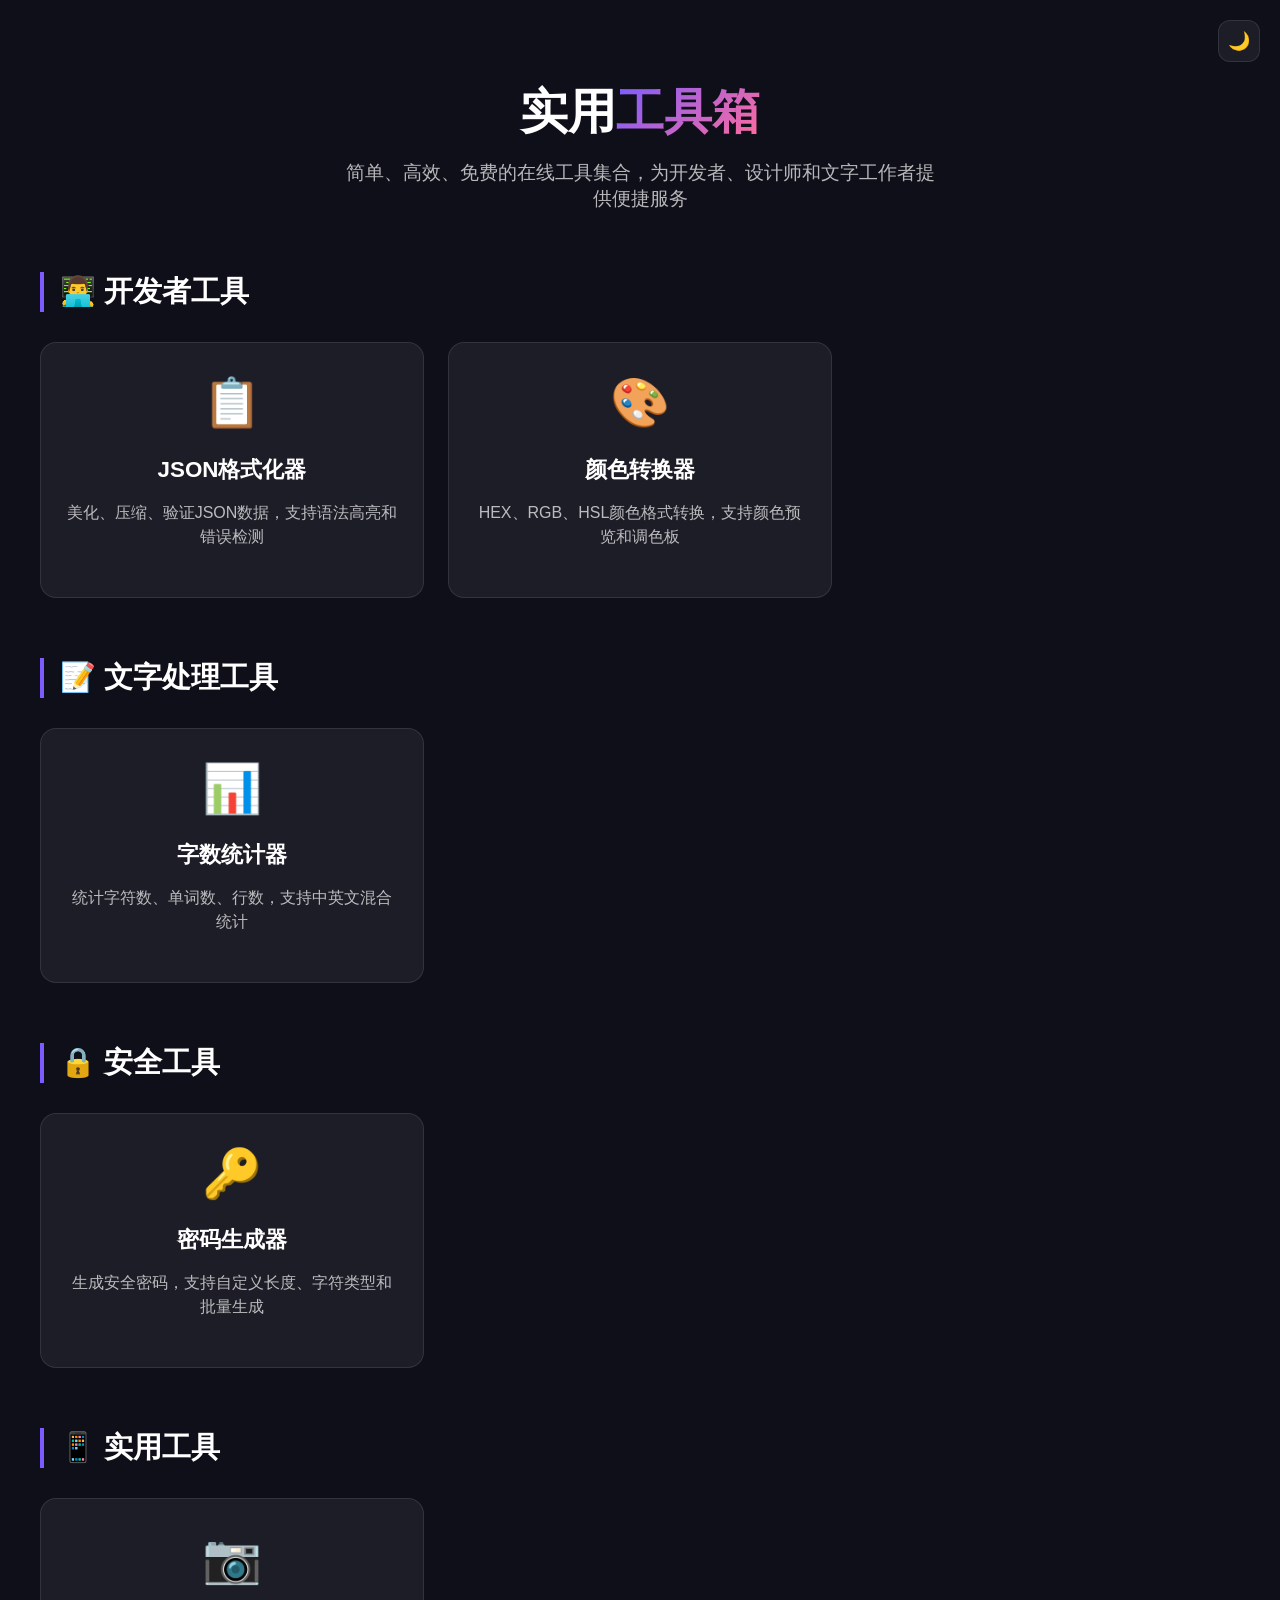
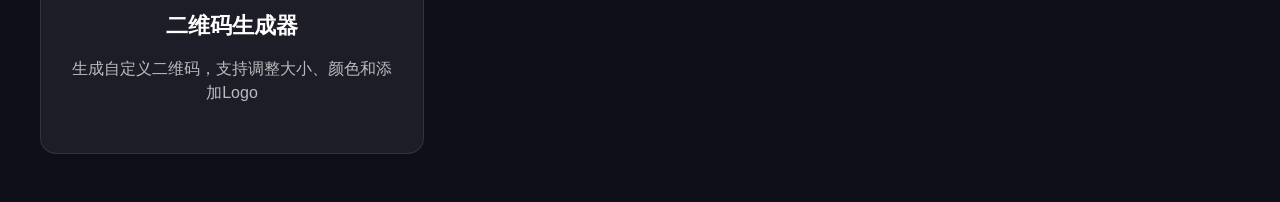
==== index.html @ f8dd2824 "Add files via upload" ====
<!-- index.html - 工具网站主页 -->
<!DOCTYPE html>
<html lang="zh-CN">
<head>
    <meta charset="UTF-8">
    <meta name="viewport" content="width=device-width, initial-scale=1.0">
    <title>实用工具箱</title>
    <link rel="stylesheet" href="css/base.css">
    <style>
        body {
            font-family: -apple-system, BlinkMacSystemFont, "Segoe UI", Roboto, "PingFang SC", "Microsoft YaHei", sans-serif;
            min-height: 100vh;
            background: var(--bg-primary);
            padding: 40px 20px;
            transition: background 0.3s;
        }
        
        .container {
            max-width: 1200px;
            margin: 0 auto;
        }
        
        .header {
            text-align: center;
            margin-bottom: 60px;
        }
        
        .header h1 {
            font-size: 3rem;
            font-weight: 700;
            color: var(--text-primary);
            margin-bottom: 16px;
        }
        
        .header h1 span {
            background: linear-gradient(135deg, #7c5cff, #ff6b9d);
            -webkit-background-clip: text;
            -webkit-text-fill-color: transparent;
        }
        
        .header p {
            font-size: 1.2rem;
            color: var(--text-secondary);
            max-width: 600px;
            margin: 0 auto;
        }
        
        .tools-grid {
            display: grid;
            grid-template-columns: repeat(auto-fill, minmax(300px, 1fr));
            gap: 24px;
        }
        
        .tool-card {
            text-align: center;
            padding: 32px 24px;
            cursor: pointer;
            text-decoration: none;
            color: inherit;
            display: block;
        }
        
        .tool-icon {
            font-size: 3rem;
            margin-bottom: 20px;
            display: block;
        }
        
        .tool-title {
            font-size: 1.4rem;
            font-weight: 600;
            color: var(--text-primary);
            margin-bottom: 12px;
        }
        
        .tool-description {
            font-size: 1rem;
            color: var(--text-secondary);
            line-height: 1.5;
        }
        
        .category-title {
            font-size: 1.8rem;
            font-weight: 600;
            color: var(--text-primary);
            margin: 60px 0 30px;
            padding-left: 16px;
            border-left: 4px solid var(--accent);
        }
        
        .theme-toggle {
            position: fixed;
            top: 20px;
            right: 20px;
            z-index: 100;
        }
    </style>
</head>
<body>
    <div class="theme-toggle">
        <button class="tool-btn" onclick="toggleTheme()">🌙</button>
    </div>
    
    <div class="container">
        <header class="header">
            <h1>实用<span>工具箱</span></h1>
            <p>简单、高效、免费的在线工具集合，为开发者、设计师和文字工作者提供便捷服务</p>
        </header>
        
        <h2 class="category-title">👨‍💻 开发者工具</h2>
        <div class="tools-grid">
            <a href="tools/json-formatter.html" class="tool-card">
                <span class="tool-icon">📋</span>
                <h3 class="tool-title">JSON格式化器</h3>
                <p class="tool-description">美化、压缩、验证JSON数据，支持语法高亮和错误检测</p>
            </a>
            
            <a href="tools/color-converter.html" class="tool-card">
                <span class="tool-icon">🎨</span>
                <h3 class="tool-title">颜色转换器</h3>
                <p class="tool-description">HEX、RGB、HSL颜色格式转换，支持颜色预览和调色板</p>
            </a>
        </div>
        
        <h2 class="category-title">📝 文字处理工具</h2>
        <div class="tools-grid">
            <a href="tools/word-counter.html" class="tool-card">
                <span class="tool-icon">📊</span>
                <h3 class="tool-title">字数统计器</h3>
                <p class="tool-description">统计字符数、单词数、行数，支持中英文混合统计</p>
            </a>
        </div>
        
        <h2 class="category-title">🔒 安全工具</h2>
        <div class="tools-grid">
            <a href="tools/password-generator.html" class="tool-card">
                <span class="tool-icon">🔑</span>
                <h3 class="tool-title">密码生成器</h3>
                <p class="tool-description">生成安全密码，支持自定义长度、字符类型和批量生成</p>
            </a>
        </div>
        
        <h2 class="category-title">📱 实用工具</h2>
        <div class="tools-grid">
            <a href="tools/qr-code-generator.html" class="tool-card">
                <span class="tool-icon">📷</span>
                <h3 class="tool-title">二维码生成器</h3>
                <p class="tool-description">生成自定义二维码，支持调整大小、颜色和添加Logo</p>
            </a>
        </div>
    </div>
    
    <script>
        let isDark = true;
        
        function setTheme(light) {
            isDark = !light;
            document.documentElement.classList.toggle('light', light);
            document.querySelector('.theme-toggle button').textContent = light ? '☀️' : '🌙';
            localStorage.setItem('theme', light ? 'light' : 'dark');
        }
        
        function toggleTheme() {
            setTheme(isDark);
        }
        
        // 初始化主题
        const savedTheme = localStorage.getItem('theme');
        if (savedTheme === 'light') setTheme(true);
    </script>
</body>
</html>
---- css/base.css ----
/* css/base.css - 所有工具共享的基础样式 */
:root {
    --bg-primary: #0f0f1a;
    --bg-secondary: rgba(255,255,255,0.05);
    --bg-card: rgba(255,255,255,0.06);
    --border: rgba(255,255,255,0.1);
    --text-primary: #fff;
    --text-secondary: rgba(255,255,255,0.7);
    --text-muted: rgba(255,255,255,0.4);
    --accent: #7c5cff;
    --accent-light: rgba(124, 92, 255, 0.2);
    --danger: #ff6b6b;
    --warning: #ffa726;
    --success: #66bb6a;
    --info: #42a5f5;
}

:root.light {
    --bg-primary: #f0f2f5;
    --bg-secondary: rgba(0,0,0,0.04);
    --bg-card: rgba(255,255,255,0.95);
    --border: rgba(0,0,0,0.08);
    --text-primary: #1a1a2e;
    --text-secondary: rgba(0,0,0,0.65);
    --text-muted: rgba(0,0,0,0.35);
    --accent: #6c4cff;
    --accent-light: rgba(108, 76, 255, 0.1);
}

/* 通用组件样式 */
.tool-card {
    background: var(--bg-card);
    border: 1px solid var(--border);
    border-radius: 16px;
    padding: 24px;
    transition: border-color 0.2s, transform 0.2s;
}

.tool-card:hover {
    border-color: rgba(124, 92, 255, 0.3);
    transform: translateY(-2px);
}

.tool-btn {
    width: 42px;
    height: 42px;
    border-radius: 12px;
    border: 1px solid var(--border);
    background: var(--bg-card);
    font-size: 18px;
    cursor: pointer;
    display: flex;
    align-items: center;
    justify-content: center;
    transition: transform 0.2s;
}

.tool-btn:hover { transform: scale(1.05); }

.input-field {
    width: 100%;
    padding: 14px 18px;
    background: var(--bg-secondary);
    border: 1px solid var(--border);
    border-radius: 12px;
    color: var(--text-primary);
    font-size: 15px;
    font-family: inherit;
    outline: none;
    transition: border-color 0.2s;
}

.input-field::placeholder { color: var(--text-muted); }
.input-field:focus { border-color: var(--accent); }

.primary-btn {
    padding: 12px 32px;
    border: none;
    border-radius: 12px;
    background: linear-gradient(135deg, #7c5cff, #6c4cff);
    color: white;
    font-size: 15px;
    font-family: inherit;
    font-weight: 500;
    cursor: pointer;
    transition: transform 0.2s, box-shadow 0.2s;
}

.primary-btn:hover {
    transform: translateY(-2px);
    box-shadow: 0 8px 25px rgba(124, 92, 255, 0.4);
}

.secondary-btn {
    padding: 12px 24px;
    border: 1px solid var(--border);
    border-radius: 10px;
    background: var(--bg-secondary);
    color: var(--text-primary);
    font-size: 14px;
    font-family: inherit;
    cursor: pointer;
}
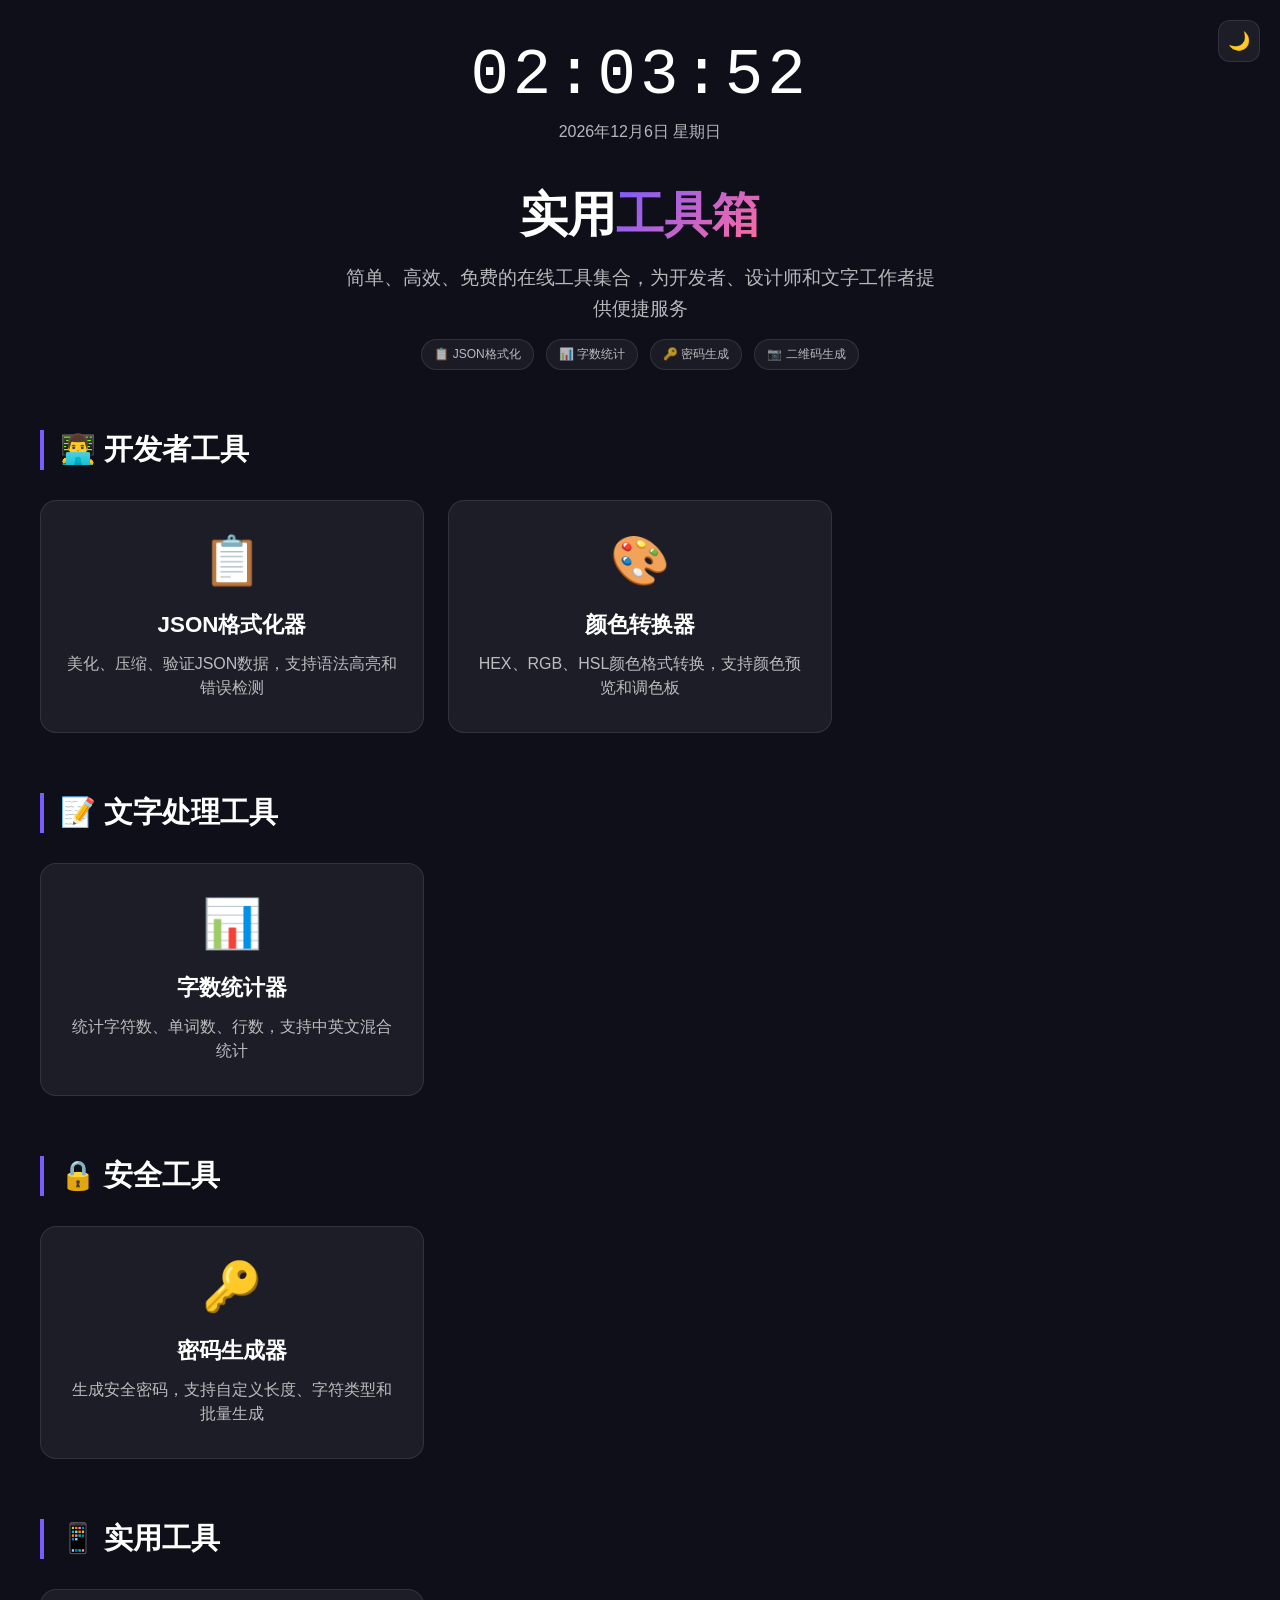
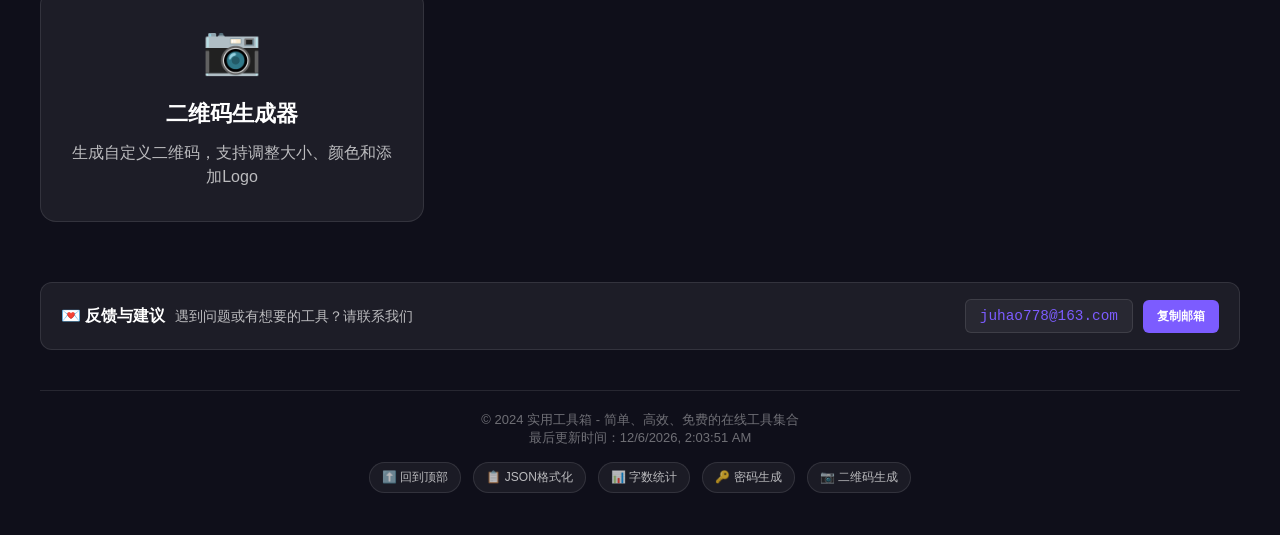
==== commit abdb2b79: "Update index.html" ====
--- a/index.html
+++ b/index.html
@@ -7,6 +7,39 @@
     <title>实用工具箱</title>
     <link rel="stylesheet" href="css/base.css">
     <style>
+        * {
+            margin: 0;
+            padding: 0;
+            box-sizing: border-box;
+        }
+
+        :root {
+            --bg-primary: #0f0f1a;
+            --bg-secondary: rgba(255,255,255,0.05);
+            --bg-card: rgba(255,255,255,0.06);
+            --border: rgba(255,255,255,0.1);
+            --text-primary: #fff;
+            --text-secondary: rgba(255,255,255,0.7);
+            --text-muted: rgba(255,255,255,0.4);
+            --accent: #7c5cff;
+            --accent-light: rgba(124, 92, 255, 0.2);
+            --success: #66bb6a;
+            --warning: #ffa726;
+            --danger: #ff6b6b;
+        }
+
+        :root.light {
+            --bg-primary: #f0f2f5;
+            --bg-secondary: rgba(0,0,0,0.04);
+            --bg-card: rgba(255,255,255,0.95);
+            --border: rgba(0,0,0,0.08);
+            --text-primary: #1a1a2e;
+            --text-secondary: rgba(0,0,0,0.65);
+            --text-muted: rgba(0,0,0,0.35);
+            --accent: #6c4cff;
+            --accent-light: rgba(108, 76, 255, 0.1);
+        }
+
         body {
             font-family: -apple-system, BlinkMacSystemFont, "Segoe UI", Roboto, "PingFang SC", "Microsoft YaHei", sans-serif;
             min-height: 100vh;
@@ -20,6 +53,27 @@
             margin: 0 auto;
         }
         
+        /* 时钟样式 */
+        .clock-section {
+            text-align: center;
+            margin-bottom: 40px;
+        }
+        
+        .clock-time {
+            font-family: "SF Mono", "JetBrains Mono", Consolas, monospace;
+            font-size: 4rem;
+            font-weight: 300;
+            color: var(--text-primary);
+            letter-spacing: 4px;
+        }
+        
+        .clock-date {
+            font-size: 16px;
+            color: var(--text-secondary);
+            margin-top: 10px;
+        }
+        
+        /* 头部样式 */
         .header {
             text-align: center;
             margin-bottom: 60px;
@@ -43,8 +97,10 @@
             color: var(--text-secondary);
             max-width: 600px;
             margin: 0 auto;
-        }
-        
+            line-height: 1.6;
+        }
+        
+        /* 工具网格 */
         .tools-grid {
             display: grid;
             grid-template-columns: repeat(auto-fill, minmax(300px, 1fr));
@@ -58,6 +114,16 @@
             text-decoration: none;
             color: inherit;
             display: block;
+            background: var(--bg-card);
+            border: 1px solid var(--border);
+            border-radius: 16px;
+            transition: all 0.3s ease;
+        }
+        
+        .tool-card:hover {
+            transform: translateY(-5px);
+            border-color: var(--accent);
+            box-shadow: 0 10px 30px rgba(124, 92, 255, 0.2);
         }
         
         .tool-icon {
@@ -88,23 +154,213 @@
             border-left: 4px solid var(--accent);
         }
         
+        /* 主题切换按钮 */
         .theme-toggle {
             position: fixed;
             top: 20px;
             right: 20px;
             z-index: 100;
         }
+        
+        .tool-btn {
+            width: 42px;
+            height: 42px;
+            border-radius: 12px;
+            border: 1px solid var(--border);
+            background: var(--bg-card);
+            font-size: 18px;
+            cursor: pointer;
+            display: flex;
+            align-items: center;
+            justify-content: center;
+            transition: transform 0.2s;
+            color: var(--text-primary);
+        }
+        
+        .tool-btn:hover {
+            transform: scale(1.05);
+        }
+        
+        /* 反馈部分 - 简洁设计 */
+        .feedback-section {
+            background: var(--bg-card);
+            border: 1px solid var(--border);
+            border-radius: 12px;
+            padding: 16px 20px;
+            margin-top: 60px;
+            display: flex;
+            justify-content: space-between;
+            align-items: center;
+            flex-wrap: wrap;
+            gap: 15px;
+        }
+        
+        .feedback-left {
+            display: flex;
+            align-items: center;
+            gap: 10px;
+        }
+        
+        .feedback-title {
+            font-size: 1rem;
+            font-weight: 600;
+            color: var(--text-primary);
+            display: flex;
+            align-items: center;
+            gap: 8px;
+        }
+        
+        .feedback-description {
+            font-size: 0.9rem;
+            color: var(--text-secondary);
+        }
+        
+        .feedback-right {
+            display: flex;
+            align-items: center;
+            gap: 10px;
+        }
+        
+        .email-address {
+            font-family: "SF Mono", "JetBrains Mono", Consolas, monospace;
+            font-size: 0.9rem;
+            color: var(--accent);
+            background: var(--bg-secondary);
+            padding: 8px 14px;
+            border-radius: 6px;
+            border: 1px solid var(--border);
+        }
+        
+        .copy-btn {
+            padding: 8px 14px;
+            background: var(--accent);
+            border: none;
+            border-radius: 6px;
+            color: white;
+            font-size: 12px;
+            font-weight: 600;
+            cursor: pointer;
+            transition: all 0.2s;
+        }
+        
+        .copy-btn:hover {
+            background: #6c4cff;
+            transform: translateY(-1px);
+        }
+        
+        /* 页脚 */
+        .footer {
+            text-align: center;
+            margin-top: 40px;
+            padding-top: 20px;
+            border-top: 1px solid var(--border);
+            color: var(--text-muted);
+            font-size: 13px;
+        }
+        
+        /* 快速链接 */
+        .quick-links {
+            display: flex;
+            justify-content: center;
+            gap: 12px;
+            margin-top: 15px;
+            flex-wrap: wrap;
+        }
+        
+        .quick-link {
+            padding: 6px 12px;
+            background: var(--bg-secondary);
+            border: 1px solid var(--border);
+            border-radius: 16px;
+            color: var(--text-secondary);
+            text-decoration: none;
+            font-size: 12px;
+            transition: all 0.2s;
+        }
+        
+        .quick-link:hover {
+            background: var(--accent-light);
+            border-color: var(--accent);
+            color: var(--accent);
+        }
+        
+        /* 响应式设计 */
+        @media (max-width: 768px) {
+            body {
+                padding: 20px 15px;
+            }
+            
+            .clock-time {
+                font-size: 2.5rem;
+            }
+            
+            .header h1 {
+                font-size: 2.2rem;
+            }
+            
+            .header p {
+                font-size: 1rem;
+            }
+            
+            .tools-grid {
+                grid-template-columns: 1fr;
+            }
+            
+            .feedback-section {
+                flex-direction: column;
+                align-items: flex-start;
+            }
+            
+            .feedback-left {
+                flex-direction: column;
+                align-items: flex-start;
+                gap: 5px;
+            }
+            
+            .feedback-right {
+                width: 100%;
+                justify-content: space-between;
+            }
+        }
+        
+        @media (max-width: 480px) {
+            .clock-time {
+                font-size: 2rem;
+            }
+            
+            .header h1 {
+                font-size: 1.8rem;
+            }
+            
+            .category-title {
+                font-size: 1.5rem;
+            }
+        }
     </style>
 </head>
 <body>
     <div class="theme-toggle">
-        <button class="tool-btn" onclick="toggleTheme()">🌙</button>
+        <button class="tool-btn" onclick="toggleTheme()" id="themeBtn" title="切换主题">🌙</button>
     </div>
     
     <div class="container">
+        <!-- 时钟区域 -->
+        <div class="clock-section">
+            <div class="clock-time" id="clock">00:00:00</div>
+            <div class="clock-date" id="clockDate"></div>
+        </div>
+        
         <header class="header">
             <h1>实用<span>工具箱</span></h1>
             <p>简单、高效、免费的在线工具集合，为开发者、设计师和文字工作者提供便捷服务</p>
+            
+            <!-- 快速链接 -->
+            <div class="quick-links">
+                <a href="tools/json-formatter.html" class="quick-link">📋 JSON格式化</a>
+                <a href="tools/word-counter.html" class="quick-link">📊 字数统计</a>
+                <a href="tools/password-generator.html" class="quick-link">🔑 密码生成</a>
+                <a href="tools/qr-code-generator.html" class="quick-link">📷 二维码生成</a>
+            </div>
         </header>
         
         <h2 class="category-title">👨‍💻 开发者工具</h2>
@@ -148,15 +404,60 @@
                 <p class="tool-description">生成自定义二维码，支持调整大小、颜色和添加Logo</p>
             </a>
         </div>
+        
+        <!-- 反馈部分 - 简洁设计 -->
+        <div class="feedback-section">
+            <div class="feedback-left">
+                <div class="feedback-title">💌 反馈与建议</div>
+                <div class="feedback-description">遇到问题或有想要的工具？请联系我们</div>
+            </div>
+            <div class="feedback-right">
+                <div class="email-address">juhao778@163.com</div>
+                <button class="copy-btn" onclick="copyEmail()">复制邮箱</button>
+            </div>
+        </div>
+        
+        <!-- 页脚 -->
+        <div class="footer">
+            <p>© 2024 实用工具箱 - 简单、高效、免费的在线工具集合</p>
+            <p>最后更新时间：<span id="lastUpdate"></span></p>
+            <div class="quick-links" style="margin-top: 15px;">
+                <a href="#" class="quick-link" onclick="scrollToTop()">⬆️ 回到顶部</a>
+                <a href="tools/json-formatter.html" class="quick-link">📋 JSON格式化</a>
+                <a href="tools/word-counter.html" class="quick-link">📊 字数统计</a>
+                <a href="tools/password-generator.html" class="quick-link">🔑 密码生成</a>
+                <a href="tools/qr-code-generator.html" class="quick-link">📷 二维码生成</a>
+            </div>
+        </div>
     </div>
     
     <script>
+        // 时钟功能
+        function updateClock() {
+            const now = new Date();
+            const h = String(now.getHours()).padStart(2, '0');
+            const m = String(now.getMinutes()).padStart(2, '0');
+            const s = String(now.getSeconds()).padStart(2, '0');
+            document.getElementById('clock').textContent = `${h}:${m}:${s}`;
+            
+            const weekDays = ['星期日', '星期一', '星期二', '星期三', '星期四', '星期五', '星期六'];
+            const y = now.getFullYear();
+            const mo = now.getMonth() + 1;
+            const d = now.getDate();
+            document.getElementById('clockDate').textContent = `${y}年${mo}月${d}日 ${weekDays[now.getDay()]}`;
+        }
+        
+        // 主题切换功能
         let isDark = true;
         
         function setTheme(light) {
             isDark = !light;
             document.documentElement.classList.toggle('light', light);
-            document.querySelector('.theme-toggle button').textContent = light ? '☀️' : '🌙';
+            const themeBtn = document.getElementById('themeBtn');
+            if (themeBtn) {
+                themeBtn.textContent = light ? '☀️' : '🌙';
+                themeBtn.title = light ? '切换到深色模式' : '切换到浅色模式';
+            }
             localStorage.setItem('theme', light ? 'light' : 'dark');
         }
         
@@ -167,6 +468,62 @@
         // 初始化主题
         const savedTheme = localStorage.getItem('theme');
         if (savedTheme === 'light') setTheme(true);
+        
+        // 复制邮箱地址
+        function copyEmail() {
+            const email = 'juhao778@163.com';
+            navigator.clipboard.writeText(email).then(() => {
+                const btn = document.querySelector('.copy-btn');
+                const originalText = btn.textContent;
+                btn.textContent = '✅ 已复制';
+                setTimeout(() => {
+                    btn.textContent = originalText;
+                }, 2000);
+            }).catch(err => {
+                // 备用方案：使用传统方法
+                const textArea = document.createElement('textarea');
+                textArea.value = email;
+                document.body.appendChild(textArea);
+                textArea.select();
+                document.execCommand('copy');
+                document.body.removeChild(textArea);
+                
+                const btn = document.querySelector('.copy-btn');
+                const originalText = btn.textContent;
+                btn.textContent = '✅ 已复制';
+                setTimeout(() => {
+                    btn.textContent = originalText;
+                }, 2000);
+            });
+        }
+        
+        // 回到顶部
+        function scrollToTop() {
+            window.scrollTo({
+                top: 0,
+                behavior: 'smooth'
+            });
+        }
+        
+        // 页面加载完成后初始化
+        document.addEventListener('DOMContentLoaded', function() {
+            // 初始化时钟
+            updateClock();
+            setInterval(updateClock, 1000);
+            
+            // 设置最后更新时间
+            const lastUpdate = new Date().toLocaleString();
+            document.getElementById('lastUpdate').textContent = lastUpdate;
+            
+            // 绑定键盘快捷键
+            document.addEventListener('keydown', function(e) {
+                // Ctrl+Shift+T 切换主题
+                if ((e.ctrlKey || e.metaKey) && e.shiftKey && e.key === 'T') {
+                    e.preventDefault();
+                    toggleTheme();
+                }
+            });
+        });
     </script>
 </body>
 </html>
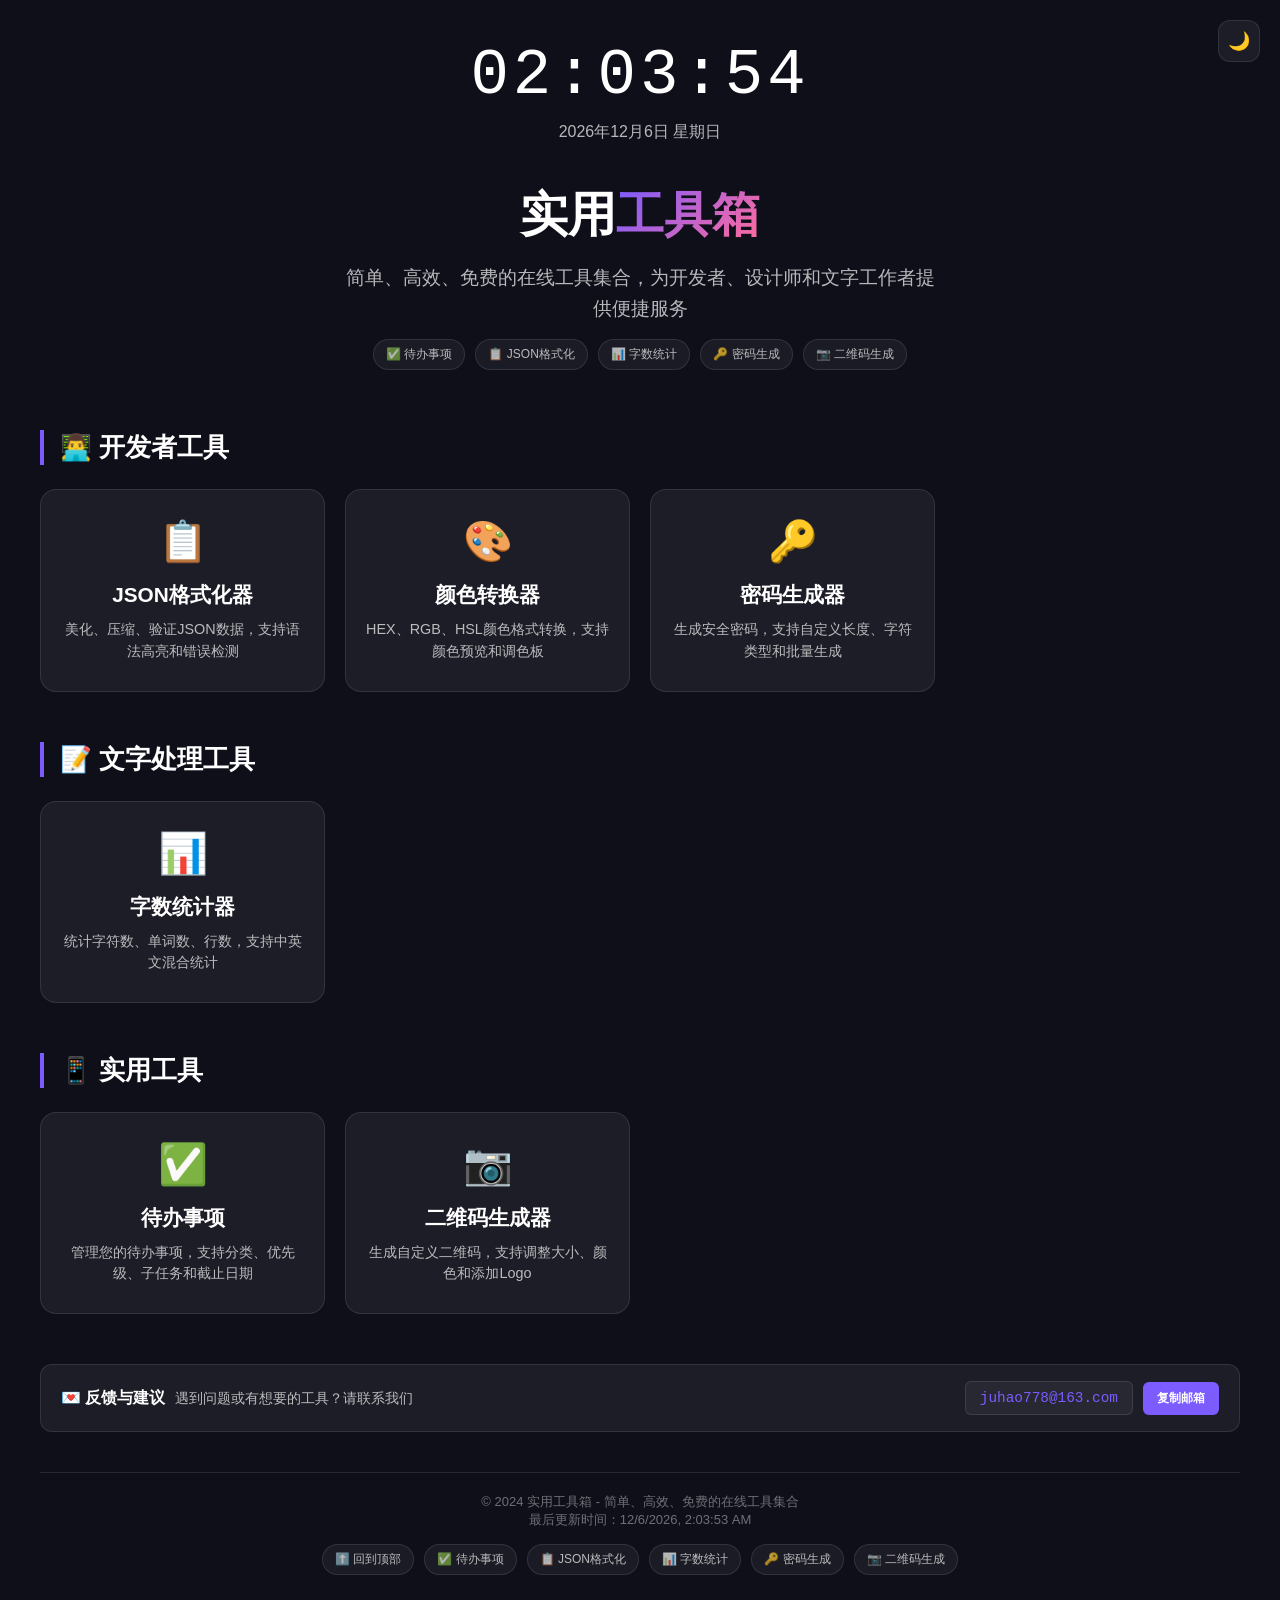
==== commit d835ae06: "Update index.html" ====
--- a/index.html
+++ b/index.html
@@ -103,13 +103,13 @@
         /* 工具网格 */
         .tools-grid {
             display: grid;
-            grid-template-columns: repeat(auto-fill, minmax(300px, 1fr));
-            gap: 24px;
+            grid-template-columns: repeat(auto-fill, minmax(280px, 1fr));
+            gap: 20px;
         }
         
         .tool-card {
             text-align: center;
-            padding: 32px 24px;
+            padding: 28px 20px;
             cursor: pointer;
             text-decoration: none;
             color: inherit;
@@ -127,29 +127,29 @@
         }
         
         .tool-icon {
-            font-size: 3rem;
-            margin-bottom: 20px;
+            font-size: 2.5rem;
+            margin-bottom: 16px;
             display: block;
         }
         
         .tool-title {
-            font-size: 1.4rem;
+            font-size: 1.3rem;
             font-weight: 600;
             color: var(--text-primary);
-            margin-bottom: 12px;
+            margin-bottom: 10px;
         }
         
         .tool-description {
-            font-size: 1rem;
+            font-size: 0.9rem;
             color: var(--text-secondary);
             line-height: 1.5;
         }
         
         .category-title {
-            font-size: 1.8rem;
+            font-size: 1.6rem;
             font-weight: 600;
             color: var(--text-primary);
-            margin: 60px 0 30px;
+            margin: 50px 0 24px;
             padding-left: 16px;
             border-left: 4px solid var(--accent);
         }
@@ -187,7 +187,7 @@
             border: 1px solid var(--border);
             border-radius: 12px;
             padding: 16px 20px;
-            margin-top: 60px;
+            margin-top: 50px;
             display: flex;
             justify-content: space-between;
             align-items: center;
@@ -262,7 +262,7 @@
         .quick-links {
             display: flex;
             justify-content: center;
-            gap: 12px;
+            gap: 10px;
             margin-top: 15px;
             flex-wrap: wrap;
         }
@@ -333,7 +333,7 @@
             }
             
             .category-title {
-                font-size: 1.5rem;
+                font-size: 1.4rem;
             }
         }
     </style>
@@ -356,6 +356,7 @@
             
             <!-- 快速链接 -->
             <div class="quick-links">
+                <a href="tools/todo-list.html" class="quick-link">✅ 待办事项</a>
                 <a href="tools/json-formatter.html" class="quick-link">📋 JSON格式化</a>
                 <a href="tools/word-counter.html" class="quick-link">📊 字数统计</a>
                 <a href="tools/password-generator.html" class="quick-link">🔑 密码生成</a>
@@ -375,6 +376,12 @@
                 <span class="tool-icon">🎨</span>
                 <h3 class="tool-title">颜色转换器</h3>
                 <p class="tool-description">HEX、RGB、HSL颜色格式转换，支持颜色预览和调色板</p>
+            </a>
+            
+            <a href="tools/password-generator.html" class="tool-card">
+                <span class="tool-icon">🔑</span>
+                <h3 class="tool-title">密码生成器</h3>
+                <p class="tool-description">生成安全密码，支持自定义长度、字符类型和批量生成</p>
             </a>
         </div>
         
@@ -387,17 +394,14 @@
             </a>
         </div>
         
-        <h2 class="category-title">🔒 安全工具</h2>
-        <div class="tools-grid">
-            <a href="tools/password-generator.html" class="tool-card">
-                <span class="tool-icon">🔑</span>
-                <h3 class="tool-title">密码生成器</h3>
-                <p class="tool-description">生成安全密码，支持自定义长度、字符类型和批量生成</p>
-            </a>
-        </div>
-        
         <h2 class="category-title">📱 实用工具</h2>
         <div class="tools-grid">
+            <a href="tools/todo-list.html" class="tool-card">
+                <span class="tool-icon">✅</span>
+                <h3 class="tool-title">待办事项</h3>
+                <p class="tool-description">管理您的待办事项，支持分类、优先级、子任务和截止日期</p>
+            </a>
+            
             <a href="tools/qr-code-generator.html" class="tool-card">
                 <span class="tool-icon">📷</span>
                 <h3 class="tool-title">二维码生成器</h3>
@@ -423,6 +427,7 @@
             <p>最后更新时间：<span id="lastUpdate"></span></p>
             <div class="quick-links" style="margin-top: 15px;">
                 <a href="#" class="quick-link" onclick="scrollToTop()">⬆️ 回到顶部</a>
+                <a href="tools/todo-list.html" class="quick-link">✅ 待办事项</a>
                 <a href="tools/json-formatter.html" class="quick-link">📋 JSON格式化</a>
                 <a href="tools/word-counter.html" class="quick-link">📊 字数统计</a>
                 <a href="tools/password-generator.html" class="quick-link">🔑 密码生成</a>
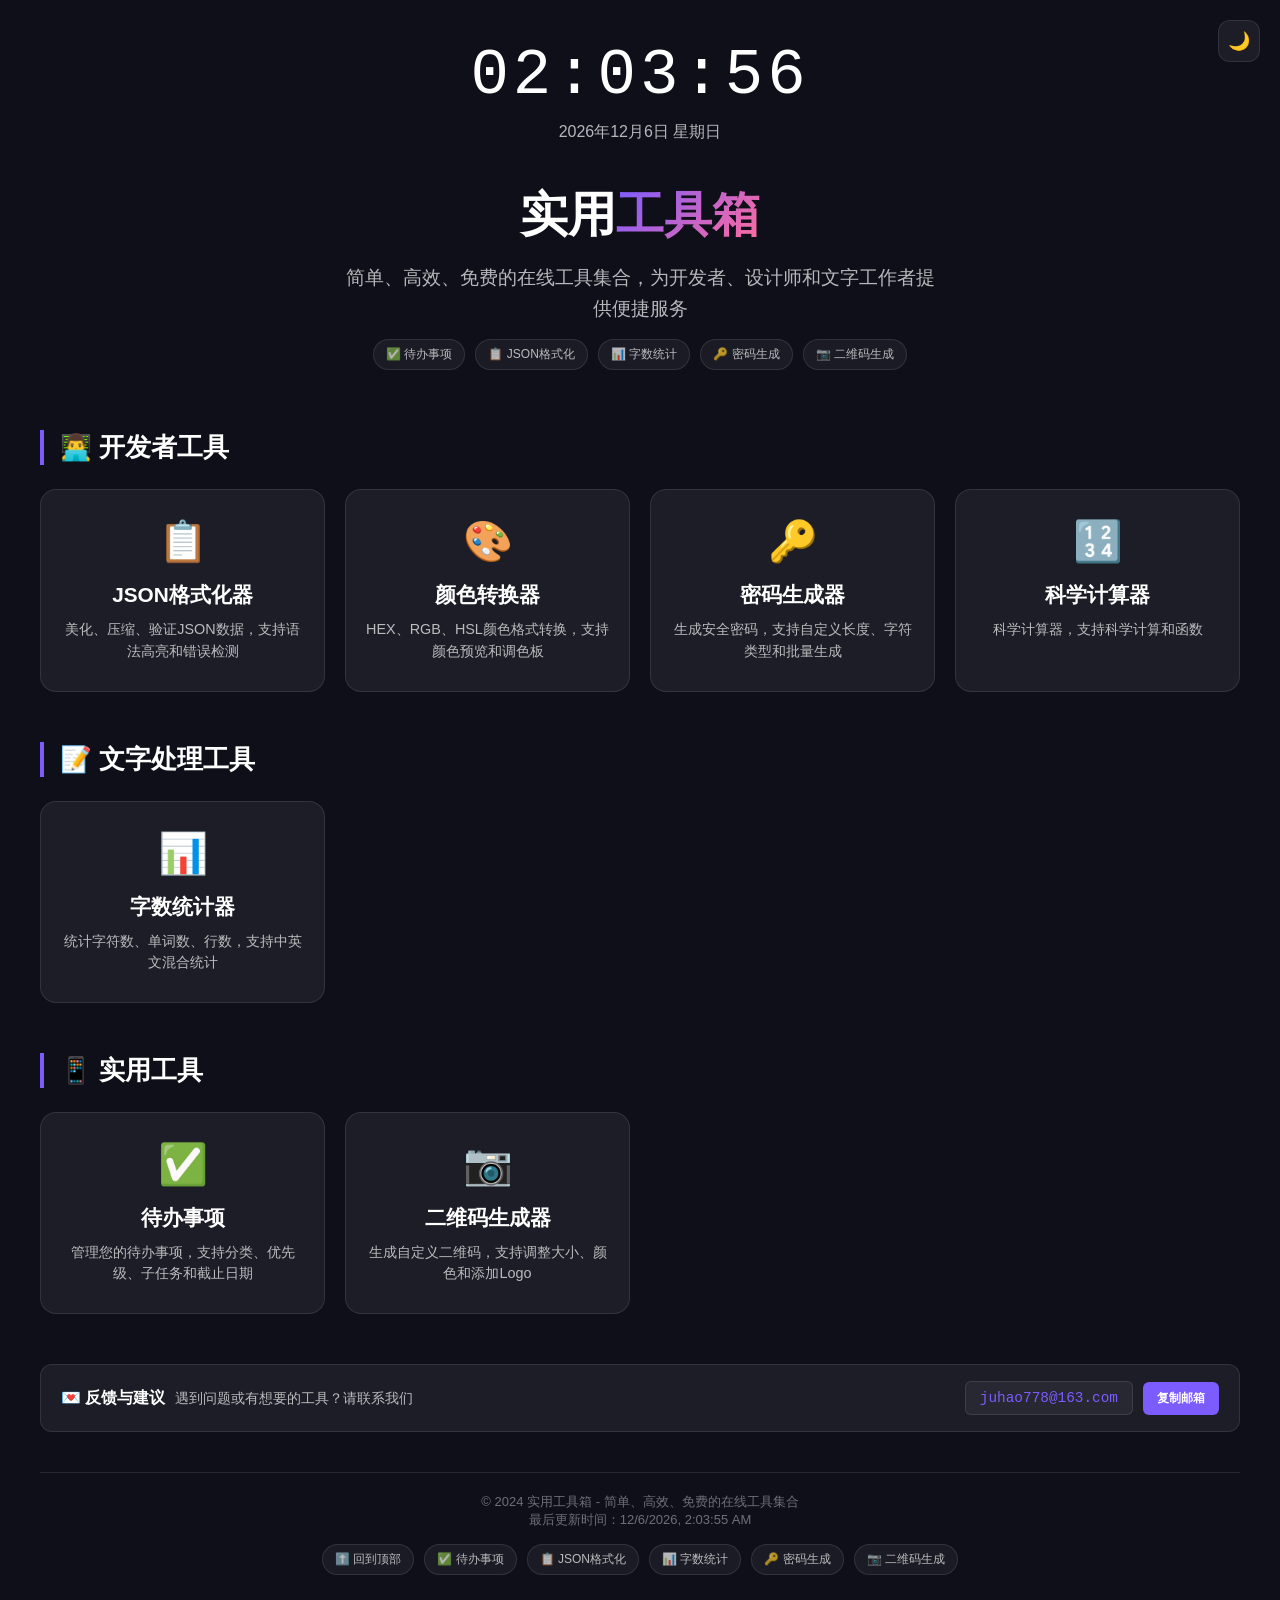
==== commit 46bb2973: "Update index.html" ====
--- a/index.html
+++ b/index.html
@@ -382,6 +382,12 @@
                 <span class="tool-icon">🔑</span>
                 <h3 class="tool-title">密码生成器</h3>
                 <p class="tool-description">生成安全密码，支持自定义长度、字符类型和批量生成</p>
+            </a>
+
+            <a href="tools/scientific-calculator.html" class="tool-card">
+                <span class="tool-icon">🔢</span>
+                <h3 class="tool-title">科学计算器</h3>
+                <p class="tool-description">科学计算器，支持科学计算和函数</p>
             </a>
         </div>
         
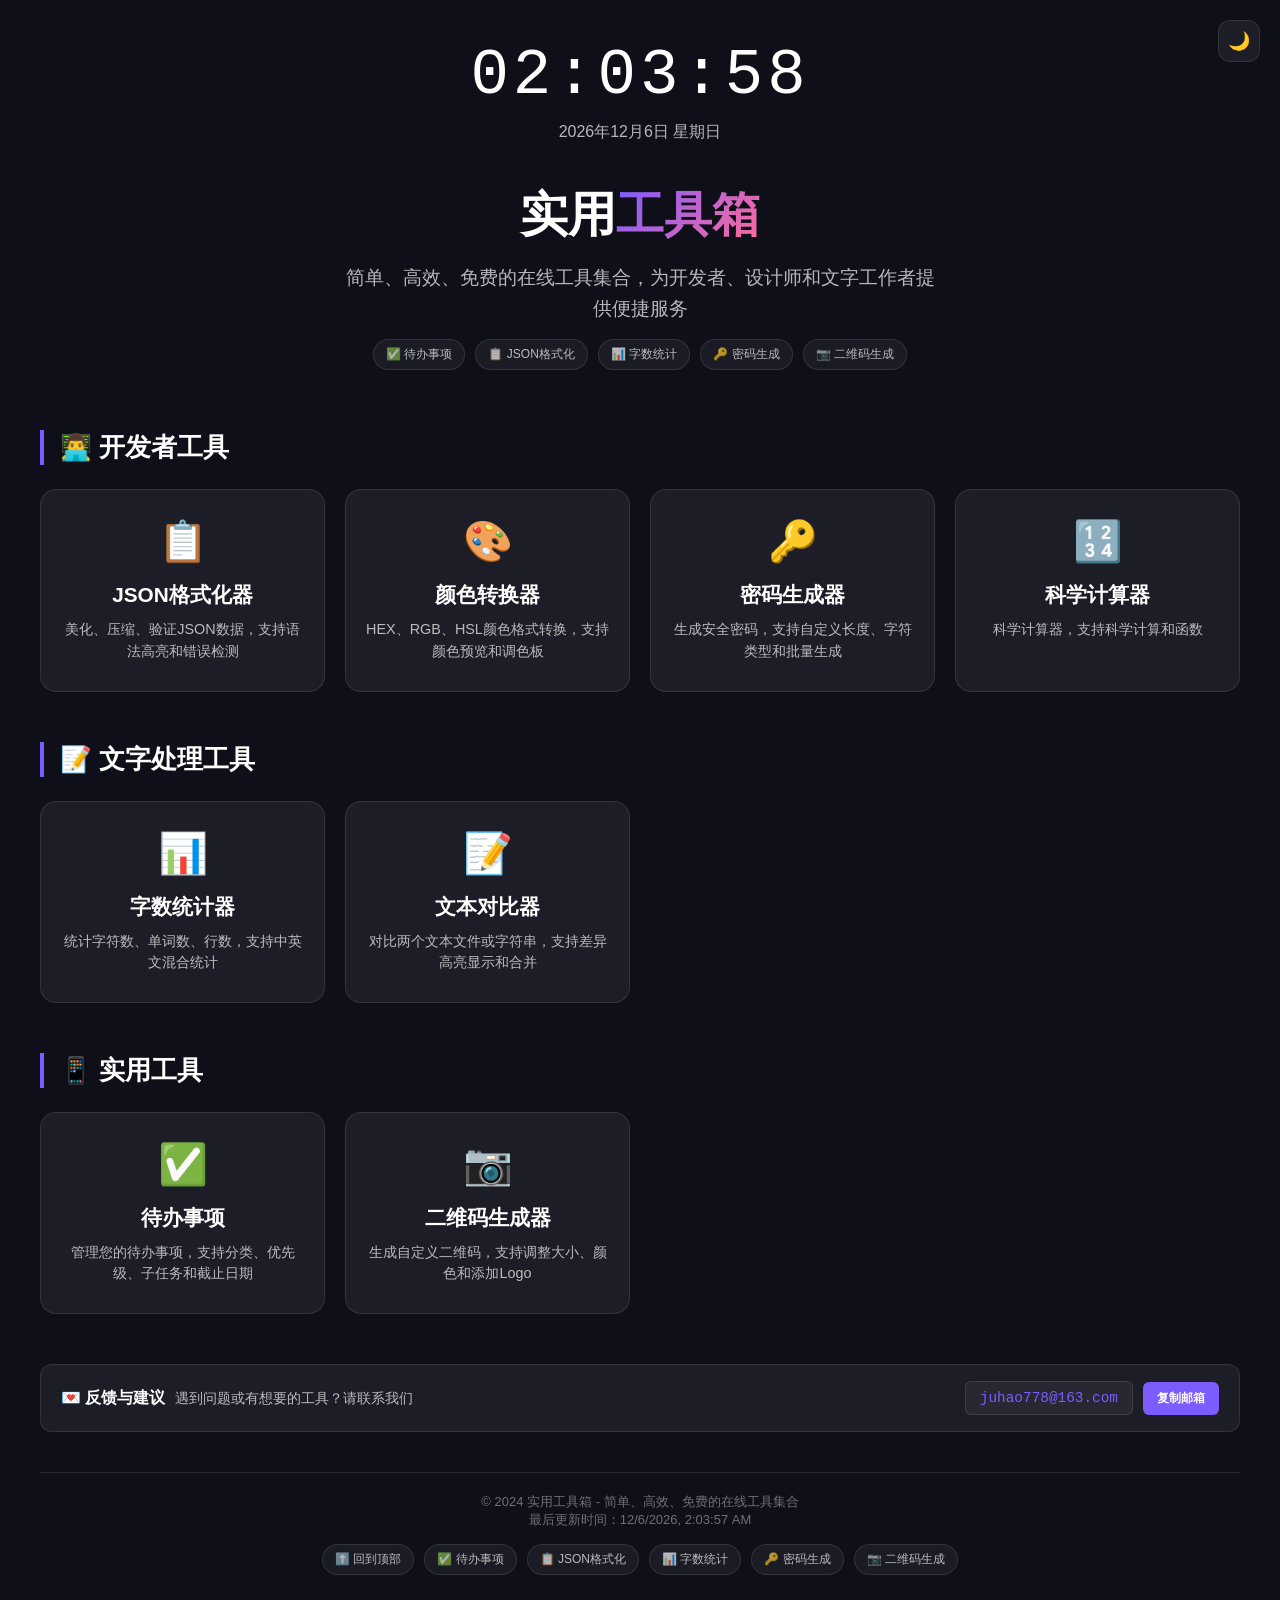
==== commit ffb31fef: "Update index.html" ====
--- a/index.html
+++ b/index.html
@@ -397,6 +397,12 @@
                 <span class="tool-icon">📊</span>
                 <h3 class="tool-title">字数统计器</h3>
                 <p class="tool-description">统计字符数、单词数、行数，支持中英文混合统计</p>
+            </a>
+
+            <a href="tools/text-compare.html" class="tool-card">
+                <span class="tool-icon">📝</span>
+                <h3 class="tool-title">文本对比器</h3>
+                <p class="tool-description">对比两个文本文件或字符串，支持差异高亮显示和合并</p>
             </a>
         </div>
         
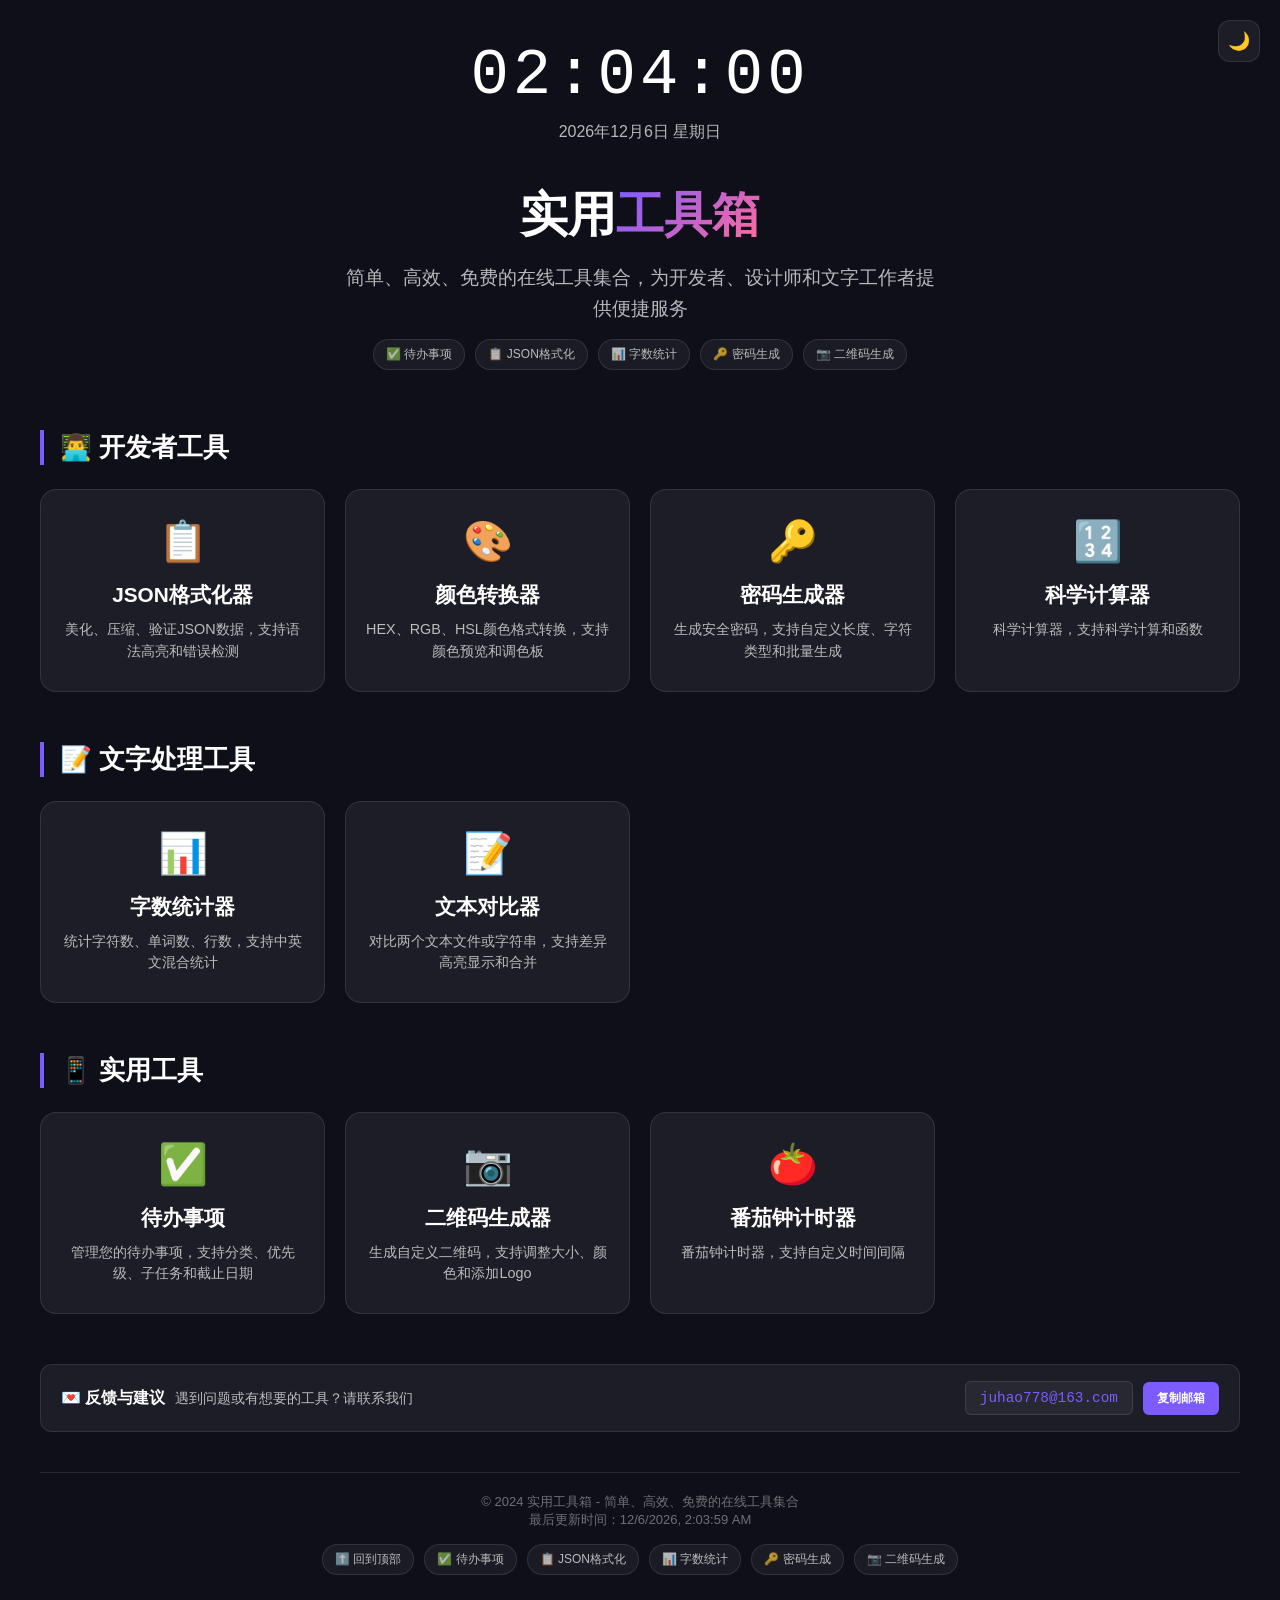
==== commit ce1bdfaf: "Update index.html" ====
--- a/index.html
+++ b/index.html
@@ -418,6 +418,11 @@
                 <span class="tool-icon">📷</span>
                 <h3 class="tool-title">二维码生成器</h3>
                 <p class="tool-description">生成自定义二维码，支持调整大小、颜色和添加Logo</p>
+            </a>
+            <a href="tools/pomodoro-with-tasks.html" class="tool-card">
+                <span class="tool-icon">🍅 </span>
+                <h3 class="tool-title">番茄钟计时器</h3>
+                <p class="tool-description">番茄钟计时器，支持自定义时间间隔</p>
             </a>
         </div>
         
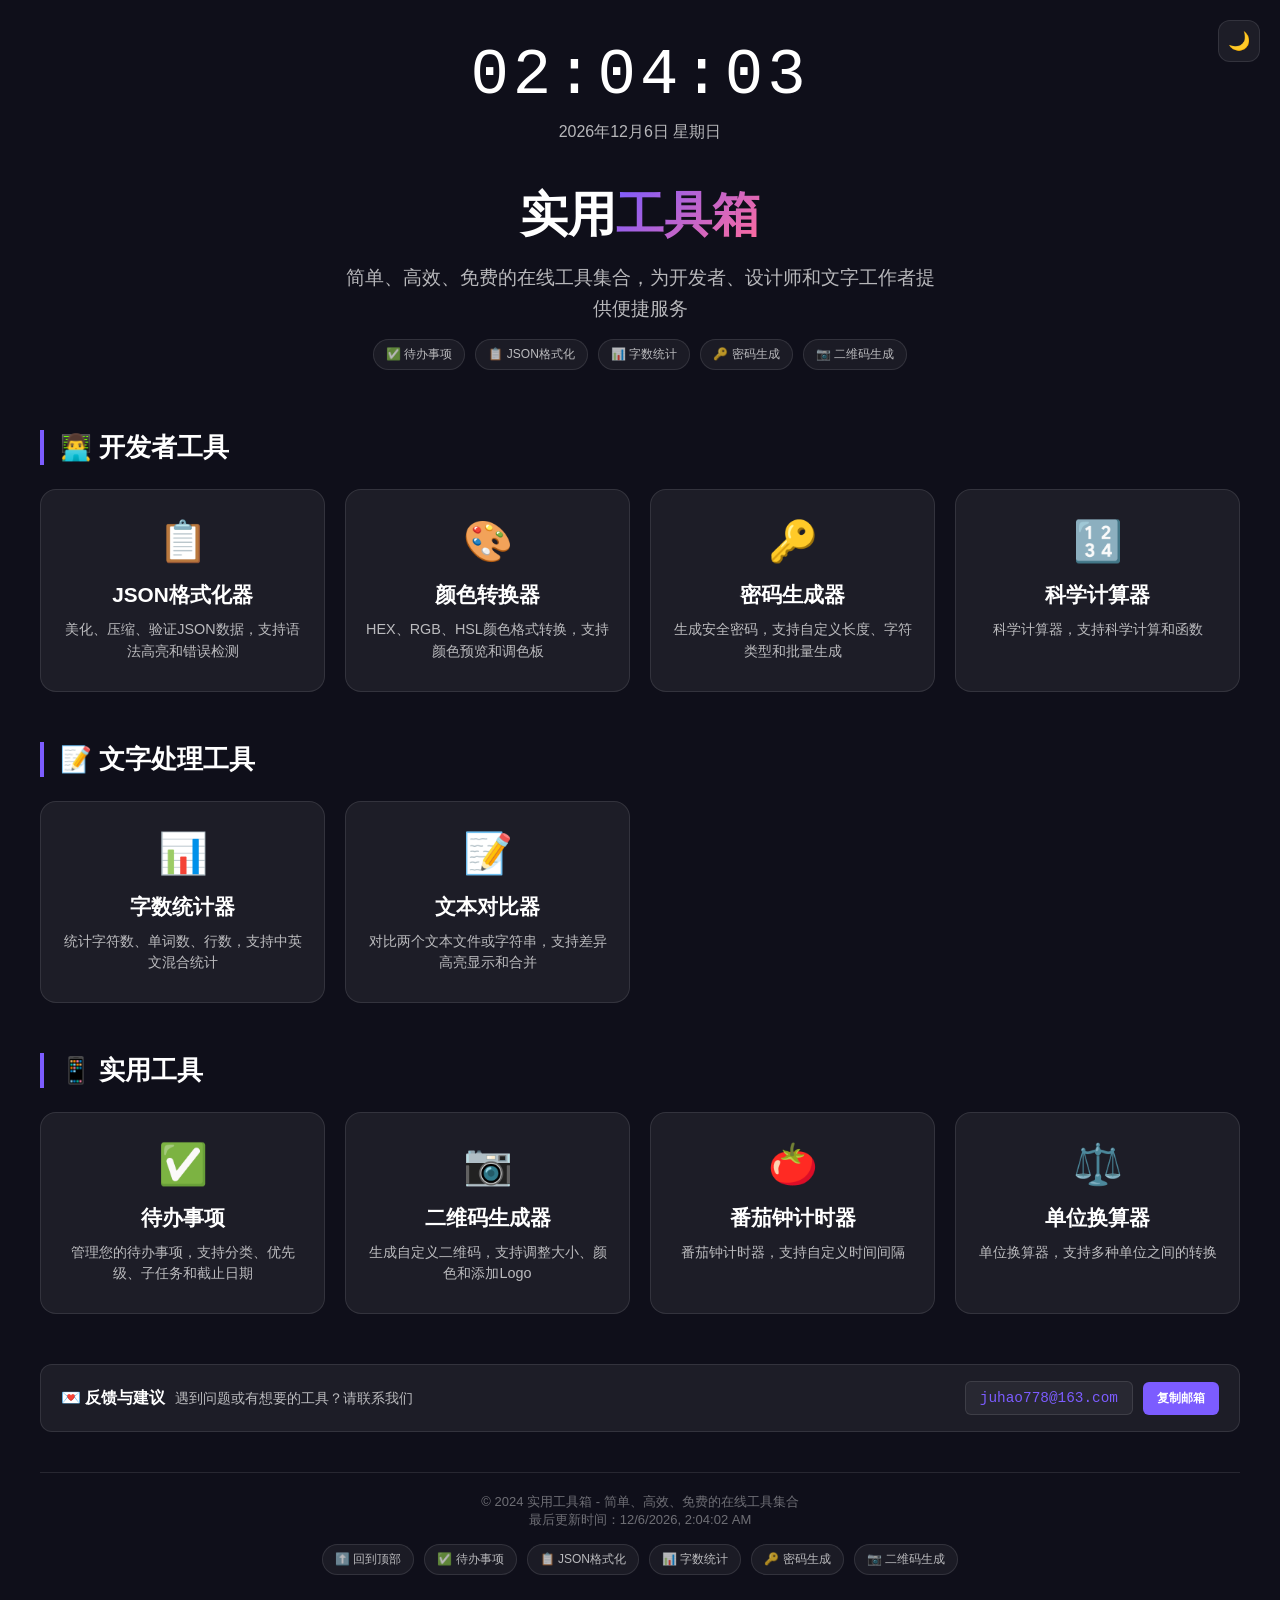
==== commit 168ec3ea: "Add unit converter tool link to index.html" ====
--- a/index.html
+++ b/index.html
@@ -423,6 +423,11 @@
                 <span class="tool-icon">🍅 </span>
                 <h3 class="tool-title">番茄钟计时器</h3>
                 <p class="tool-description">番茄钟计时器，支持自定义时间间隔</p>
+            </a>
+            <a href="tools/unit-converter.html" class="tool-card">
+                <span class="tool-icon">⚖️  </span>
+                <h3 class="tool-title">单位换算器</h3>
+                <p class="tool-description">单位换算器，支持多种单位之间的转换</p>
             </a>
         </div>
         
